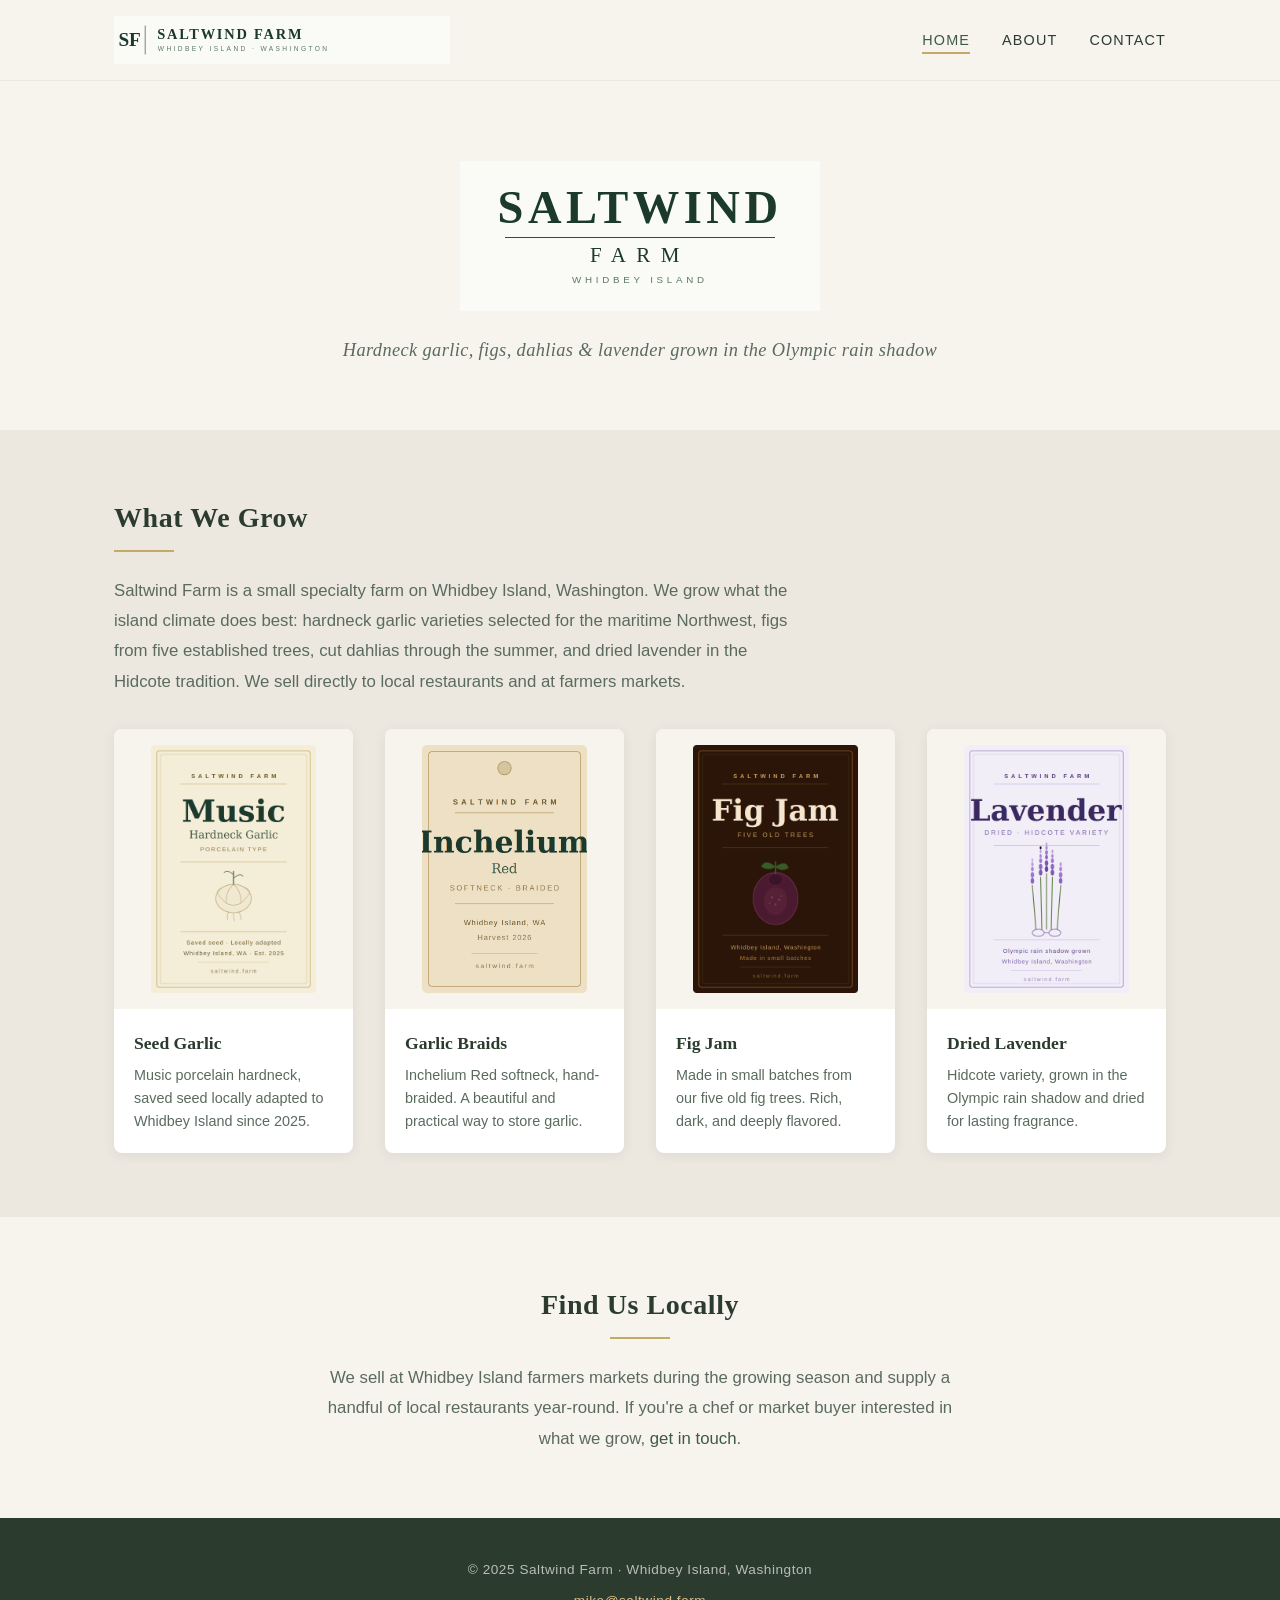
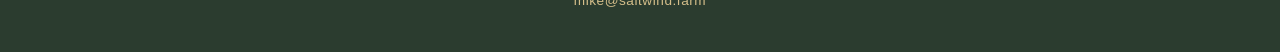
==== index.html @ 3598b9f9 "Initial site launch — Saltwind Farm website Three-page static site: Home, About, Contact. Uses farm " ====
<!DOCTYPE html>
<html lang="en">
<head>
  <meta charset="UTF-8">
  <meta name="viewport" content="width=device-width, initial-scale=1.0">
  <title>Saltwind Farm — Whidbey Island, Washington</title>
  <meta name="description" content="Saltwind Farm grows hardneck garlic, figs, dahlias, and lavender on Whidbey Island, Washington. Direct sales to local restaurants and farmers markets.">
  <link rel="stylesheet" href="css/style.css">
</head>
<body>

  <!-- Header -->
  <header class="site-header">
    <div class="header-inner">
      <a href="index.html" class="header-logo">
        <img src="images/saltwind-logo-horizontal.svg" alt="Saltwind Farm — Whidbey Island, Washington">
      </a>
      <button class="nav-toggle" aria-label="Toggle navigation" onclick="document.querySelector('.site-nav').classList.toggle('open')">
        <span></span><span></span><span></span>
      </button>
      <nav class="site-nav">
        <ul>
          <li><a href="index.html" class="active">Home</a></li>
          <li><a href="about.html">About</a></li>
          <li><a href="contact.html">Contact</a></li>
        </ul>
      </nav>
    </div>
  </header>

  <!-- Hero -->
  <section class="hero">
    <img src="images/saltwind-logo.svg" alt="Saltwind Farm" class="hero-logo">
    <p class="hero-tagline">Hardneck garlic, figs, dahlias &amp; lavender grown in the Olympic rain shadow</p>
  </section>

  <!-- What We Grow -->
  <div class="section-alt">
    <section class="section">
      <h2 class="section-title">What We Grow</h2>
      <hr class="section-rule">
      <p class="section-text">
        Saltwind Farm is a small specialty farm on Whidbey Island, Washington. We grow what the
        island climate does best: hardneck garlic varieties selected for the maritime Northwest,
        figs from five established trees, cut dahlias through the summer, and dried lavender in
        the Hidcote tradition. We sell directly to local restaurants and at farmers markets.
      </p>

      <div class="products-grid">
        <div class="product-card">
          <img src="images/label-garlic-seed.png" alt="Music Hardneck Garlic — Porcelain type, saved seed, locally adapted">
          <div class="product-card-body">
            <h3>Seed Garlic</h3>
            <p>Music porcelain hardneck, saved seed locally adapted to Whidbey Island since 2025.</p>
          </div>
        </div>
        <div class="product-card">
          <img src="images/label-braid-tag.png" alt="Inchelium Red Softneck Garlic Braid">
          <div class="product-card-body">
            <h3>Garlic Braids</h3>
            <p>Inchelium Red softneck, hand-braided. A beautiful and practical way to store garlic.</p>
          </div>
        </div>
        <div class="product-card">
          <img src="images/label-fig-jam.png" alt="Saltwind Farm Fig Jam — Five Old Trees">
          <div class="product-card-body">
            <h3>Fig Jam</h3>
            <p>Made in small batches from our five old fig trees. Rich, dark, and deeply flavored.</p>
          </div>
        </div>
        <div class="product-card">
          <img src="images/label-lavender.png" alt="Dried Lavender — Hidcote Variety">
          <div class="product-card-body">
            <h3>Dried Lavender</h3>
            <p>Hidcote variety, grown in the Olympic rain shadow and dried for lasting fragrance.</p>
          </div>
        </div>
      </div>
    </section>
  </div>

  <!-- Season note -->
  <section class="section" style="text-align:center; max-width:680px;">
    <h2 class="section-title" style="text-align:center;">Find Us Locally</h2>
    <hr class="section-rule" style="margin-left:auto; margin-right:auto;">
    <p class="section-text" style="margin:0 auto;">
      We sell at Whidbey Island farmers markets during the growing season and supply a
      handful of local restaurants year-round. If you're a chef or market buyer interested
      in what we grow, <a href="contact.html">get in touch</a>.
    </p>
  </section>

  <!-- Footer -->
  <footer class="site-footer">
    <div class="footer-inner">
      <p>&copy; 2025 Saltwind Farm &middot; Whidbey Island, Washington</p>
      <p style="margin-top:0.5rem;"><a href="mailto:mike@saltwind.farm">mike@saltwind.farm</a></p>
    </div>
  </footer>

</body>
</html>
---- css/style.css ----
/* ===== Saltwind Farm — Global Styles ===== */

:root {
  --green-dark: #2B3C2F;
  --green-mid: #3D5A42;
  --green-soft: #6B8F71;
  --cream: #F7F4EE;
  --cream-dark: #EDE8DF;
  --tan: #C4A96A;
  --tan-light: #D4BE8A;
  --brown: #3D2B1F;
  --text: #2B3C2F;
  --text-light: #5A6B5E;
  --lavender-soft: #D6CDE0;
  --font-serif: 'Georgia', 'Times New Roman', serif;
  --font-sans: 'Segoe UI', 'Helvetica Neue', Arial, sans-serif;
}

*, *::before, *::after {
  margin: 0;
  padding: 0;
  box-sizing: border-box;
}

html {
  font-size: 16px;
  scroll-behavior: smooth;
}

body {
  font-family: var(--font-sans);
  color: var(--text);
  background: var(--cream);
  line-height: 1.7;
}

img {
  max-width: 100%;
  height: auto;
  display: block;
}

a {
  color: var(--green-mid);
  text-decoration: none;
  transition: color 0.2s;
}
a:hover {
  color: var(--tan);
}

/* ===== Header / Nav ===== */

.site-header {
  background: var(--cream);
  border-bottom: 1px solid var(--cream-dark);
  position: sticky;
  top: 0;
  z-index: 100;
}

.header-inner {
  max-width: 1100px;
  margin: 0 auto;
  padding: 1rem 1.5rem;
  display: flex;
  align-items: center;
  justify-content: space-between;
}

.header-logo img {
  height: 48px;
  width: auto;
}

.nav-toggle {
  display: none;
  background: none;
  border: none;
  cursor: pointer;
  padding: 0.5rem;
}
.nav-toggle span {
  display: block;
  width: 24px;
  height: 2px;
  background: var(--green-dark);
  margin: 5px 0;
  transition: 0.3s;
}

.site-nav ul {
  list-style: none;
  display: flex;
  gap: 2rem;
}

.site-nav a {
  font-family: var(--font-sans);
  font-size: 0.9rem;
  letter-spacing: 0.08em;
  text-transform: uppercase;
  color: var(--green-dark);
  padding: 0.25rem 0;
  border-bottom: 2px solid transparent;
  transition: border-color 0.2s, color 0.2s;
}
.site-nav a:hover,
.site-nav a.active {
  border-bottom-color: var(--tan);
  color: var(--green-mid);
}

/* ===== Hero ===== */

.hero {
  text-align: center;
  padding: 5rem 1.5rem 4rem;
  background: var(--cream);
}

.hero-logo {
  max-width: 360px;
  margin: 0 auto 1.5rem;
}

.hero-tagline {
  font-family: var(--font-serif);
  font-size: 1.15rem;
  color: var(--text-light);
  font-style: italic;
  letter-spacing: 0.02em;
}

/* ===== Section basics ===== */

.section {
  max-width: 1100px;
  margin: 0 auto;
  padding: 4rem 1.5rem;
}

.section-alt {
  background: var(--cream-dark);
}

.section-title {
  font-family: var(--font-serif);
  font-size: 1.75rem;
  color: var(--green-dark);
  margin-bottom: 0.5rem;
  letter-spacing: 0.02em;
}

.section-rule {
  width: 60px;
  height: 2px;
  background: var(--tan);
  border: none;
  margin-bottom: 1.5rem;
}

.section-text {
  max-width: 680px;
  font-size: 1.05rem;
  line-height: 1.8;
  color: var(--text-light);
}

/* ===== Product cards (Home) ===== */

.products-grid {
  display: grid;
  grid-template-columns: repeat(auto-fit, minmax(220px, 1fr));
  gap: 2rem;
  margin-top: 2rem;
}

.product-card {
  background: #fff;
  border-radius: 8px;
  overflow: hidden;
  box-shadow: 0 2px 12px rgba(43, 60, 47, 0.08);
  transition: transform 0.2s, box-shadow 0.2s;
}
.product-card:hover {
  transform: translateY(-4px);
  box-shadow: 0 6px 20px rgba(43, 60, 47, 0.12);
}

.product-card img {
  width: 100%;
  height: 280px;
  object-fit: contain;
  background: var(--cream);
  padding: 1rem;
}

.product-card-body {
  padding: 1.25rem;
}

.product-card-body h3 {
  font-family: var(--font-serif);
  font-size: 1.1rem;
  color: var(--green-dark);
  margin-bottom: 0.35rem;
}

.product-card-body p {
  font-size: 0.9rem;
  color: var(--text-light);
  line-height: 1.6;
}

/* ===== About page ===== */

.about-content {
  max-width: 720px;
}

.about-content p {
  font-size: 1.05rem;
  color: var(--text-light);
  line-height: 1.85;
  margin-bottom: 1.25rem;
}

.about-content p:last-child {
  margin-bottom: 0;
}

.about-details {
  margin-top: 2.5rem;
  display: grid;
  grid-template-columns: repeat(auto-fit, minmax(200px, 1fr));
  gap: 1.5rem;
}

.detail-card {
  background: #fff;
  border-radius: 8px;
  padding: 1.5rem;
  box-shadow: 0 2px 12px rgba(43, 60, 47, 0.06);
}

.detail-card h3 {
  font-family: var(--font-serif);
  font-size: 1rem;
  color: var(--green-dark);
  margin-bottom: 0.5rem;
}

.detail-card p {
  font-size: 0.9rem;
  color: var(--text-light);
  margin-bottom: 0;
}

/* ===== Contact page ===== */

.contact-section {
  text-align: center;
  padding: 6rem 1.5rem;
}

.contact-email {
  display: inline-block;
  margin-top: 1.5rem;
  font-family: var(--font-serif);
  font-size: 1.5rem;
  color: var(--green-dark);
  border-bottom: 2px solid var(--tan);
  padding-bottom: 0.15rem;
  transition: color 0.2s;
}
.contact-email:hover {
  color: var(--tan);
}

.contact-note {
  margin-top: 2rem;
  font-size: 0.95rem;
  color: var(--text-light);
  max-width: 480px;
  margin-left: auto;
  margin-right: auto;
}

/* ===== Footer ===== */

.site-footer {
  background: var(--green-dark);
  color: var(--cream-dark);
  text-align: center;
  padding: 2.5rem 1.5rem;
}

.footer-inner {
  max-width: 1100px;
  margin: 0 auto;
}

.site-footer p {
  font-size: 0.85rem;
  color: rgba(247, 244, 238, 0.7);
  letter-spacing: 0.04em;
}

.site-footer a {
  color: var(--tan-light);
}
.site-footer a:hover {
  color: #fff;
}

/* ===== Mobile ===== */

@media (max-width: 768px) {
  .nav-toggle {
    display: block;
  }

  .site-nav {
    display: none;
    position: absolute;
    top: 100%;
    left: 0;
    right: 0;
    background: var(--cream);
    border-bottom: 1px solid var(--cream-dark);
    padding: 1rem 1.5rem;
  }

  .site-nav.open {
    display: block;
  }

  .site-nav ul {
    flex-direction: column;
    gap: 1rem;
  }

  .hero {
    padding: 3.5rem 1.5rem 3rem;
  }

  .hero-logo {
    max-width: 260px;
  }

  .section {
    padding: 3rem 1.5rem;
  }

  .section-title {
    font-size: 1.5rem;
  }

  .products-grid {
    grid-template-columns: repeat(2, 1fr);
    gap: 1rem;
  }

  .contact-email {
    font-size: 1.2rem;
  }
}

@media (max-width: 480px) {
  .products-grid {
    grid-template-columns: 1fr;
    max-width: 300px;
    margin-left: auto;
    margin-right: auto;
  }
}
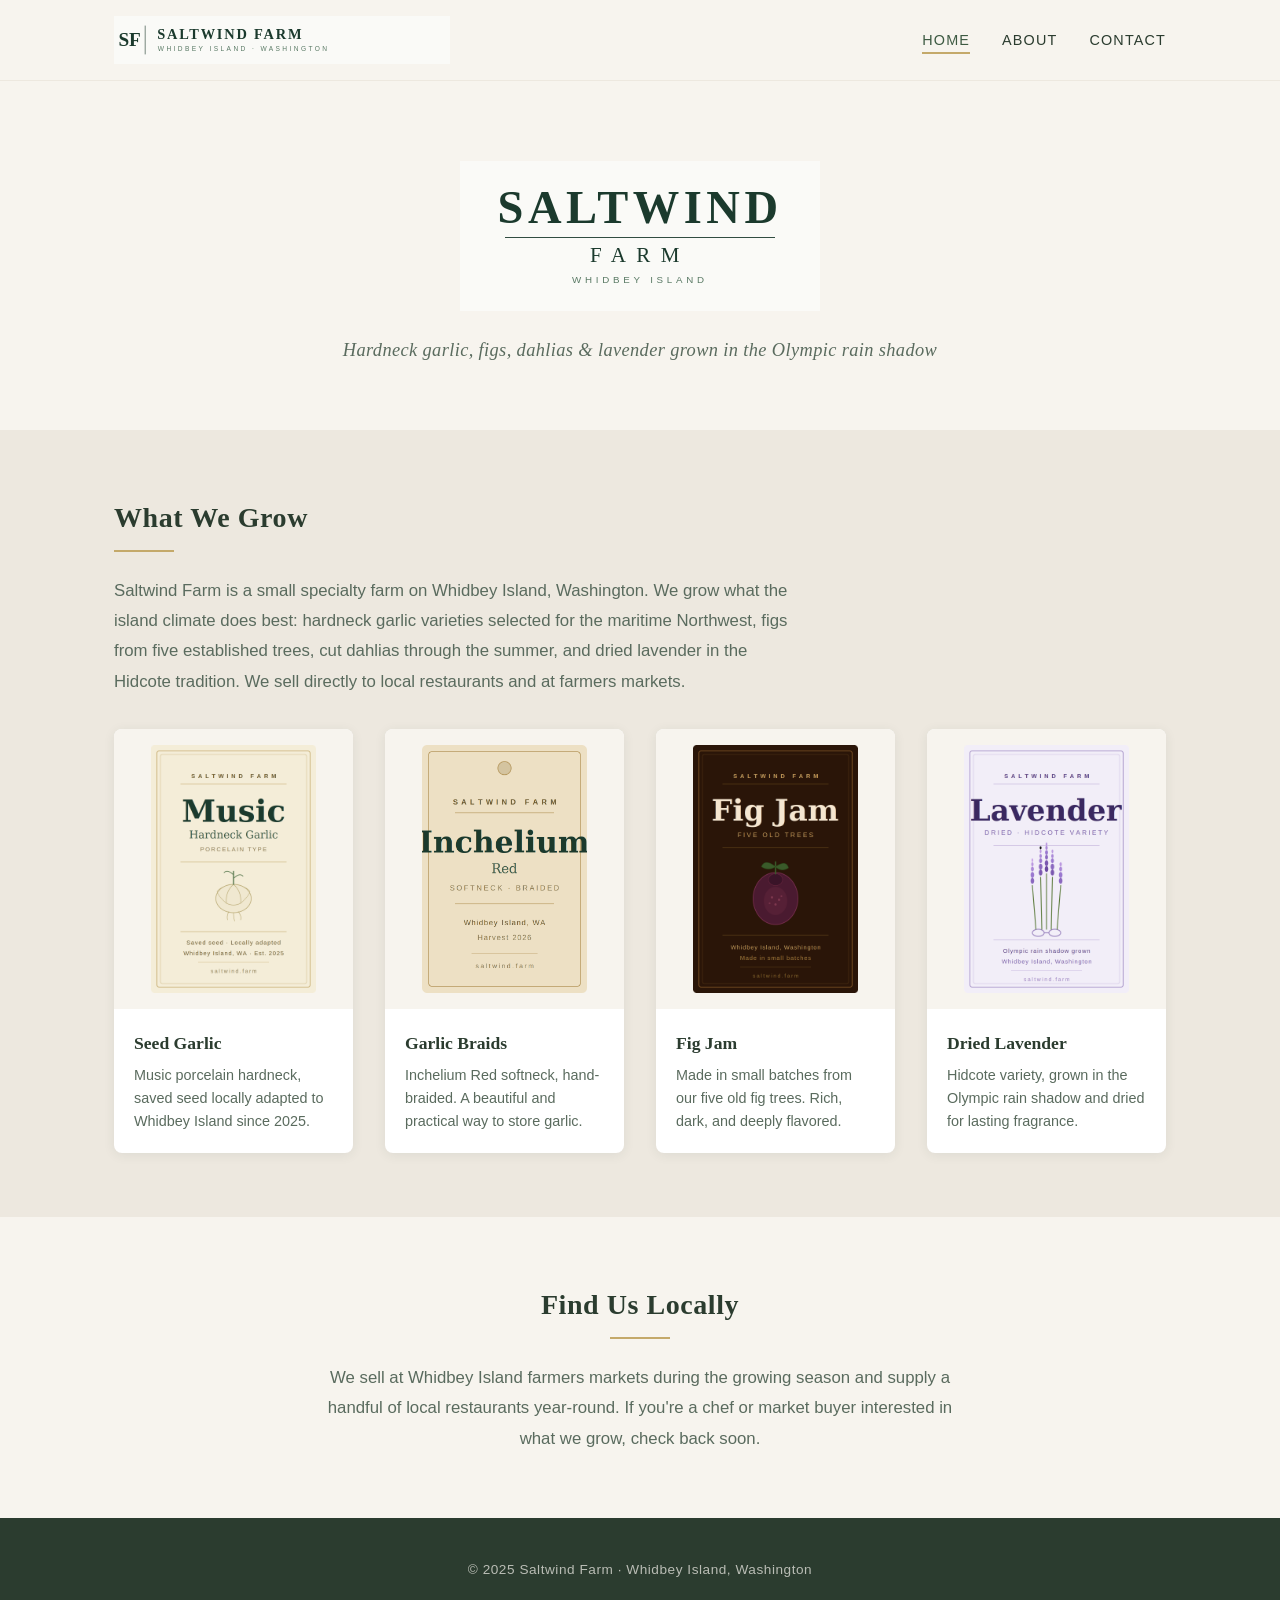
==== commit f9056d4f: "Remove contact email — farm not yet open for business Co-Authored-By: Claude Opus 4.6 (1M context) <" ====
--- a/index.html
+++ b/index.html
@@ -86,7 +86,7 @@
     <p class="section-text" style="margin:0 auto;">
       We sell at Whidbey Island farmers markets during the growing season and supply a
       handful of local restaurants year-round. If you're a chef or market buyer interested
-      in what we grow, <a href="contact.html">get in touch</a>.
+      in what we grow, check back soon.
     </p>
   </section>
 
@@ -94,7 +94,6 @@
   <footer class="site-footer">
     <div class="footer-inner">
       <p>&copy; 2025 Saltwind Farm &middot; Whidbey Island, Washington</p>
-      <p style="margin-top:0.5rem;"><a href="mailto:mike@saltwind.farm">mike@saltwind.farm</a></p>
     </div>
   </footer>
 
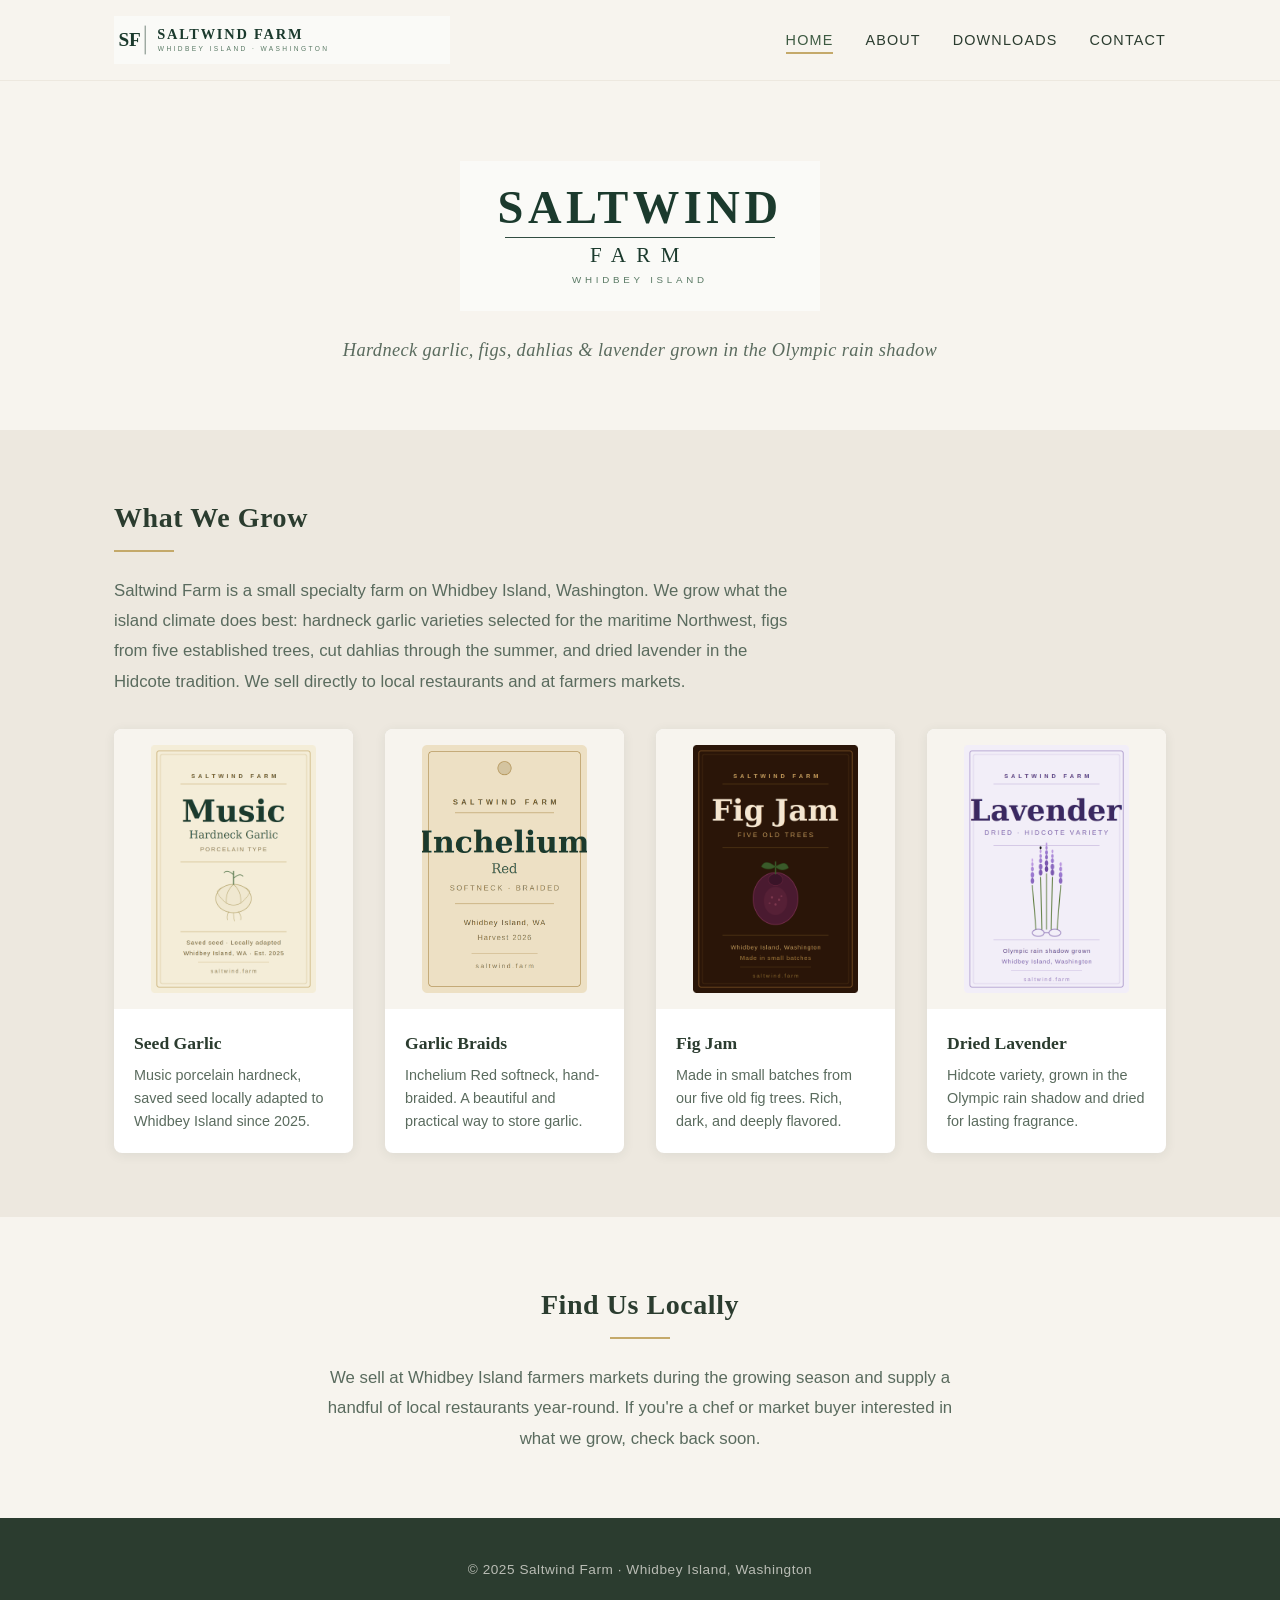
==== commit 9d81b76d: "Add Downloads page with Homestead Planner macOS test builds New downloads.html page links to Apple S" ====
--- a/index.html
+++ b/index.html
@@ -22,6 +22,7 @@
         <ul>
           <li><a href="index.html" class="active">Home</a></li>
           <li><a href="about.html">About</a></li>
+          <li><a href="downloads.html">Downloads</a></li>
           <li><a href="contact.html">Contact</a></li>
         </ul>
       </nav>
--- a/css/style.css
+++ b/css/style.css
@@ -287,6 +287,98 @@
   margin-right: auto;
 }
 
+/* ===== Downloads page ===== */
+
+.downloads-list {
+  margin-top: 2rem;
+  display: grid;
+  gap: 2rem;
+}
+
+.download-card {
+  background: #fff;
+  border-radius: 8px;
+  box-shadow: 0 2px 12px rgba(43, 60, 47, 0.08);
+  overflow: hidden;
+}
+
+.download-card-body {
+  padding: 1.75rem 2rem;
+}
+
+.download-card-body h3 {
+  font-family: var(--font-serif);
+  font-size: 1.4rem;
+  color: var(--green-dark);
+  margin-bottom: 0.25rem;
+}
+
+.download-meta {
+  font-size: 0.85rem;
+  color: var(--text-light);
+  letter-spacing: 0.04em;
+  text-transform: uppercase;
+  margin-bottom: 1rem;
+}
+
+.download-card-body > p {
+  font-size: 1rem;
+  color: var(--text-light);
+  line-height: 1.7;
+  margin-bottom: 1.25rem;
+}
+
+.download-buttons {
+  display: flex;
+  flex-wrap: wrap;
+  gap: 0.75rem;
+  margin-bottom: 1.25rem;
+}
+
+.download-btn {
+  display: inline-flex;
+  flex-direction: column;
+  align-items: flex-start;
+  background: var(--green-mid);
+  color: var(--cream);
+  padding: 0.75rem 1.25rem;
+  border-radius: 6px;
+  text-decoration: none;
+  transition: background 0.2s, transform 0.15s;
+  min-width: 180px;
+}
+.download-btn:hover {
+  background: var(--green-dark);
+  color: #fff;
+  transform: translateY(-1px);
+}
+
+.download-btn-label {
+  font-size: 1rem;
+  font-weight: 600;
+  letter-spacing: 0.02em;
+}
+
+.download-btn-sub {
+  font-size: 0.78rem;
+  opacity: 0.85;
+  margin-top: 0.15rem;
+  letter-spacing: 0.03em;
+}
+
+.download-note {
+  font-size: 0.85rem;
+  color: var(--text-light);
+  line-height: 1.6;
+  margin-bottom: 0.5rem;
+  padding-left: 0.75rem;
+  border-left: 2px solid var(--cream-dark);
+}
+
+.download-note:last-child {
+  margin-bottom: 0;
+}
+
 /* ===== Footer ===== */
 
 .site-footer {
